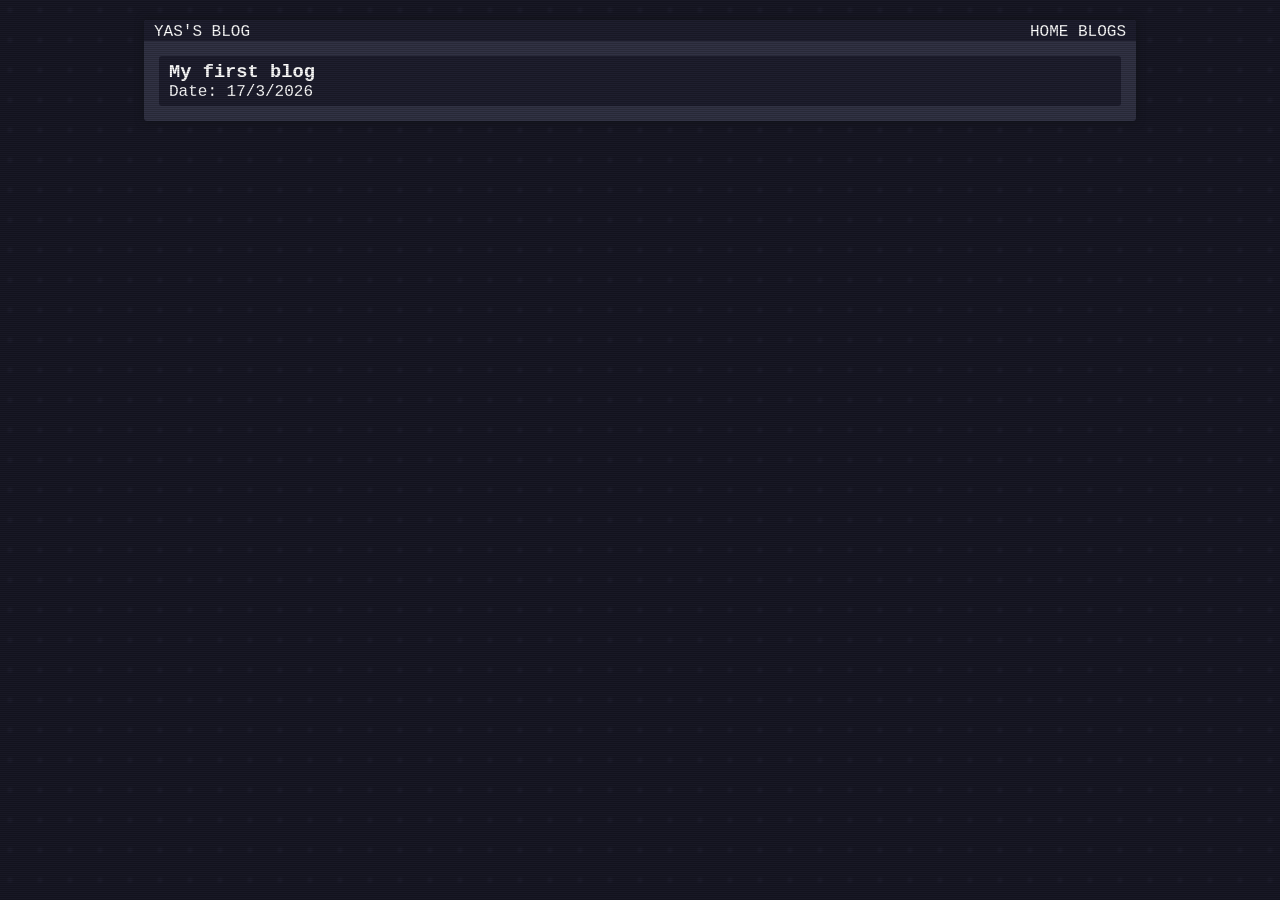
==== index.html @ a18110c2 "Blog menu" ====
<!DOCTYPE html>
<html lang="en">

<head>
    <meta charset="UTF-8">
    <meta name="viewport" content="width=device-width, initial-scale=1.0">
    <link rel="stylesheet" href="css/style.css">
    <title>yas's blog</title>
</head>



<body class="crt">
    
    <div class="container">
        <div class="Frame">
            <div class="Title">yas's blog</div>
            <div class="Nav">
                <a href="#">Home</a>
                <a href="#">Blogs</a>
            </div>
            
        </div>
        <article>
        
        <div class="card"><a href="">
            <h3>My first blog</h3>
            Date: 17/3/2026
        </a></div>
        </article>
    </div>
    </div>
    <script>
        
    </script>


    <script src="js/main.js"></script>
</body>
</html>
---- css/style.css ----
:root {
        --link-color: #5A67D3;
        --bg-color: #181825;
        --bg-light-color: #313244;
        --bg-dark-color: #1e1e2e;
        --text-color: white;
        --highlight-color: #f38ba8;
        --shadow: #11131a;
    }

    * {
        font-family: courier;
        /*font-family: "Liberation Mono", sans-serif;*/
        box-sizing: border-box;
        margin: 0;

        border: none;
        border-radius: 3px;
        color: var(--text-color);
        text-decoration: none;
    }

    body {

        background-color: var(--bg-color);
        background-image: radial-gradient(var(--bg-dark-color) 0px, transparent 4px);
        background-size: 30px 30px;
        background-position: -5px -5px;
        display: flex;
        flex-direction: column;
        align-items: center;
        padding: 20px;
        height: 100%;
    }

    .container {
        word-wrap: break-word;
        filter: drop-shadow(0px 0px 4px var(--shadow));
        background-color: var(--bg-light-color);
        width: 80%;
    }

    .Frame {
        display: flex;
        justify-content: space-between;
        
        
        background-color: var(--bg-dark-color);
        /*#b9b7b7*/
        border-radius: 3px 3px 0 0;
        padding: 3px 10px 0px 10px;
        text-transform: uppercase;

    }


    button {
        background-color: var(--bg-color);
    }

    pre {
        background-color: var(--bg-dark-color);
        white-space: pre-wrap;
        border: 5px solid transparent;
        padding: 10px;
        margin: 10px 0;
        font-size: 0.8rem;
    }

    article {
        padding: 15px;
    }

    p {
        margin: 15px 0;
        font-size: 0.9rem;
    }


    span:not(pre span) {
        display: inline-block;
        color: var(--highlight-color);
        font-weight: 600;
        animation: orbit 3s linear infinite;
    }



    @keyframes orbit {
        from {
            transform: rotate(0deg) translateX(1.5px) rotate(0deg);
        }

        to {transform: rotate(360deg) translateX(1.5px) rotate(-360deg);}
    }

    body.crt::before {
        content: " ";
        display: block;
        position: fixed;
        inset: 0;
        background: linear-gradient(rgba(255, 255, 255, 0) 70%, rgba(0, 0, 0, 0.182) 50%);
        /*, linear-gradient(90deg, rgba(255, 0, 0, 0), rgba(0, 255, 0, 0), rgba(0, 0, 255, 0)*/
        background-size: 100% 2px, 3px 100%;
        z-index: 100;
        pointer-events: none;
    }

    .card{
        padding: 5px 10px;
        background-color: var(--bg-dark-color);
    }
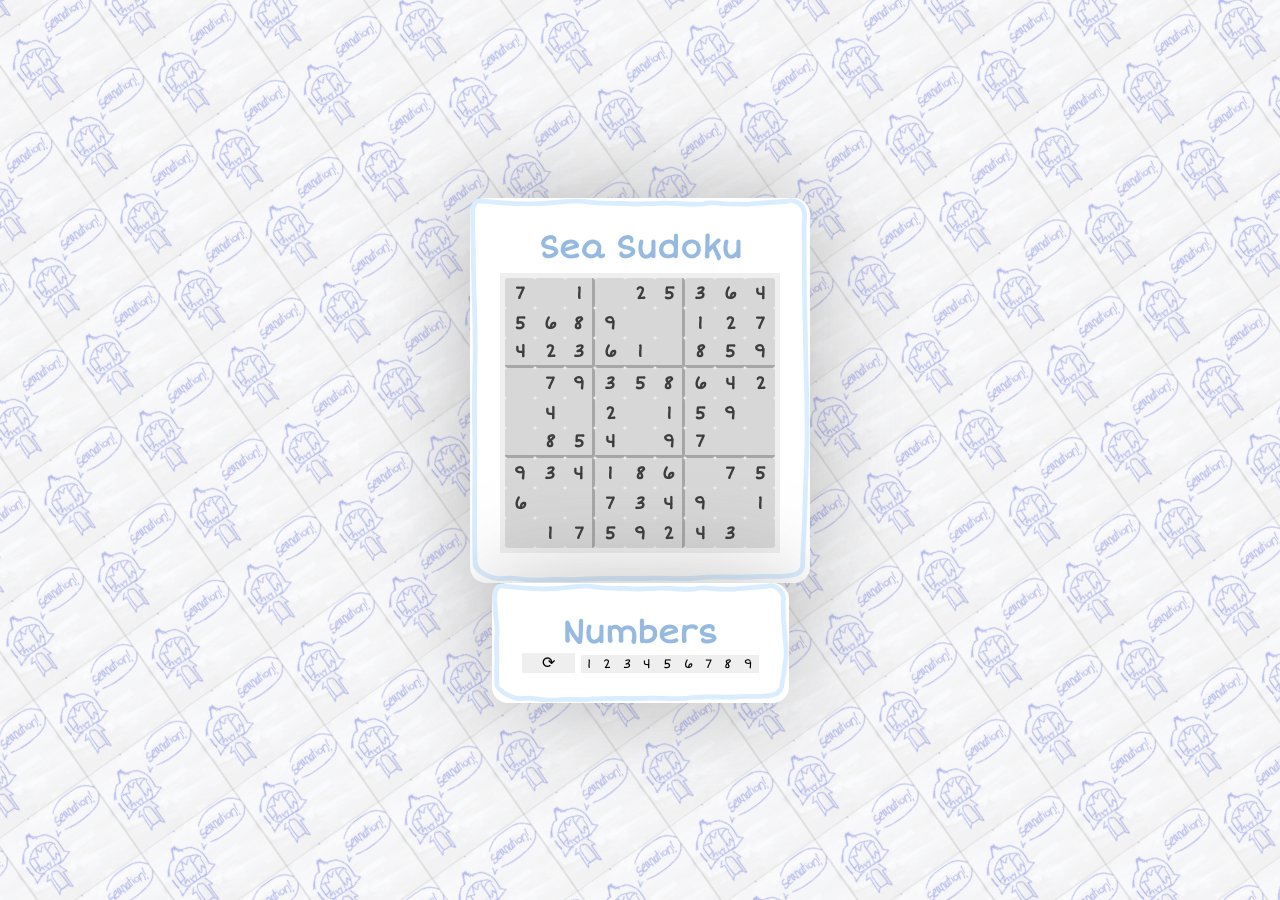
==== commit 699ae00f: "asd" ====
--- a/index.html
+++ b/index.html
@@ -1,40 +1,344 @@
 <!DOCTYPE html>
 <html lang="en">
-
 <head>
     <meta charset="UTF-8">
     <meta name="viewport" content="width=device-width, initial-scale=1.0">
-    <link rel="stylesheet" href="css/style.css">
-    <title>yas's blog</title>
+    <title>Document</title>
 </head>
-
-
-
-<body class="crt">
+<style>
+            @import url('https://fonts.googleapis.com/css2?family=Short+Stack&display=swap');
+
+        * {
+            margin: 0;
+            user-select: none;
+            font-family: 'Short Stack', cursive;
+        }
+
+        body {
+            margin: 0;
+            background: #ffffff;
+            color: rgb(0, 0, 0);
+            display: flex;
+            justify-content: center;
+            align-items: center;
+            flex-direction: column;
+            height: 100vh;
+        }
+
+        .background {
+            z-index: -1;
+            position: fixed;
+            inset: -70%;
+            background: url(tea.png);
+            background-size: 112px;
+            background-repeat: repeat;
+            transform: rotate(-35deg);
+            opacity: 0.5;
+
+
+        }
+
+        .game {
+            border: #3c7ec450 solid 5px;
+            border-style: solid;
+            border-width: 15px 15px 15px 15px;
+            border-image: url("border.svg") 10 10 10 10 stretch stretch;
+            text-align: center;
+            background-color: white;
+            filter: drop-shadow(0px 0px 50px rgba(93, 93, 93, 0.417));
+            padding: 15px;
+            border-radius: 1rem;
+
+        }
+
+        #board {
+            display: grid;
+            grid-template-columns: repeat(9, 30px);
+
+            gap: \0px;
+            margin-top: 5px;
+            padding: 5px;
+            background: #efefef;
+
+        }
+
+        .cell {
+            width: 30px;
+            height: 30px;
+            background: #d7d7d7;
+            border: 0 solid white;
+            color: rgb(61, 61, 61);
+            font-size: 18px;
+            font-weight: bold;
+            cursor: pointer;
+            border-radius: 0.2rem;
+            transition: all 0.2s;
+        }
+.cell:nth-child(9n + 3),
+.cell:nth-child(9n + 6) {
+  border-right: 3px solid rgb(166, 166, 166);
+}
+
+/* thicker horizontal lines */
+.cell:nth-child(n + 19):nth-child(-n + 27),
+.cell:nth-child(n + 46):nth-child(-n + 54) {
+  border-bottom: 3px solid rgb(166, 166, 166);
+}
+        h1 {color: #3c7ec48b;}
+
+        .reveal {
+            background: rgb(255, 255, 255);
+            border: 2px solid white !important;
+        }
+
+        .flag {
+            background: #3c7ec450;
+        }
+
+        .mine {background: #c43c3e50 !important;}
+        .win {background: #50c43c50;}
+
+        button.restart {
+            margin-top: 0px;
+            padding: 0px 20px;
+            font-size: 16px;
+            cursor: pointer;
+            border: 0;
+
+        }
+
+        .status {
+            display: flex;
+            justify-content: space-between;
+            padding: 0px 30px;
+            margin: 10px 0px;
+        }
+        .selected{
+            background-color: #3c7ec481;
+        }
+        .num{
+            cursor: pointer;
+            border: 0;
+
+        }
+        
+</style>
+<body>
+    <div class="background"></div>
+    <div class="game doodle">
+        
+        <h1>Sea Sudoku</h1>
+
+        <div id="board"></div>
+
     
-    <div class="container">
-        <div class="Frame">
-            <div class="Title">yas's blog</div>
-            <div class="Nav">
-                <a href="#">Home</a>
-                <a href="#">Blogs</a>
-            </div>
-            
-        </div>
-        <article>
+    </div>
+    <div class="game doodle" id="boardNumber">
         
-        <div class="card"><a href="">
-            <h3>My first blog</h3>
-            Date: 17/3/2026
-        </a></div>
-        </article>
+        <h1>Numbers</h1>
+        <button class="restart" onclick="startGame()">⟳</button>
     </div>
-    </div>
-    <script>
-        
-    </script>
-
-
-    <script src="js/main.js"></script>
+    
 </body>
+<script>
+
+    const boardElement = document.getElementById("board");
+    const board = Array.from({ length: 9 }, () => Array(9).fill(0));
+const rows = Array.from({ length: 9 }, () => new Set());
+const cols = Array.from({ length: 9 }, () => new Set());
+const boxes = Array.from({ length: 9 }, () => new Set());
+const boardNumber = document.getElementById("boardNumber")
+let selectedCell;
+let selectedBtn;
+let solution;
+function boxId(r, c) {
+  return Math.floor(r / 3) * 3 + Math.floor(c / 3);
+}
+function canPlace(r, c, num) {
+  const b = boxId(r, c);
+  return !rows[r].has(num) &&
+         !cols[c].has(num) &&
+         !boxes[b].has(num);
+}
+function hasUniqueSolution(sboard) {
+  let count = 0;
+  function solve(i = 0) {
+    if (count > 1) return;
+
+    if (i === 81) {
+      count++;
+      return;
+    }
+    const r = Math.floor(i / 9);
+    const c = i % 9;
+    if (sboard[r][c] !== 0) {
+      solve(i + 1);
+      return;
+    }
+
+    for (let num = 1; num <= 9; num++) {
+      let ok = true;
+      for (let k = 0; k < 9; k++) {
+        if (sboard[r][k] === num || sboard[k][c] === num) {
+          ok = false;
+          break;
+        }
+      }
+      const br = Math.floor(r / 3) * 3;
+      const bc = Math.floor(c / 3) * 3;
+      for (let i2 = 0; i2 < 3 && ok; i2++) {
+        for (let j2 = 0; j2 < 3; j2++) {
+          if (sboard[br + i2][bc + j2] === num) {
+            ok = false;
+            break;
+          }
+        }
+      }
+      if (ok) {
+        sboard[r][c] = num;
+        solve(i + 1);
+        sboard[r][c] = 0;
+      }
+    }
+  }
+
+  solve();
+  return count === 1;
+}
+
+function makePuzzle(sboard, removals = 20) {
+  const cells = [];
+
+  for (let r = 0; r < 9; r++) {
+    for (let c = 0; c < 9; c++) {
+      cells.push([r, c]);
+    }
+  }
+
+  while (removals > 0 && cells.length) {
+    const idx = Math.floor(Math.random() * cells.length);
+    const [r, c] = cells.splice(idx, 1)[0];
+
+    const backup = sboard[r][c];
+    sboard[r][c] = 0;
+
+    if (!hasUniqueSolution(sboard)) {
+      sboard[r][c] = backup; // revert if not unique
+    } else {
+      removals--;
+    }
+  }
+}
+function solve(r,c,answer){
+    if (board[r][c] != 0){return}
+    if (solution[r][c] == answer){
+        getButton(r,c).innerHTML = answer
+    }
+    console.log(solution[r][c]);
+    console.log(r,c)
+}
+
+for (let i=1; i<=9;i++){
+    let btn = document.createElement("button");
+    btn.className = "num";
+    btn.innerHTML = i;
+
+                    btn.addEventListener("pointerdown", (e) => {
+                        if (e.button === 0 || e.pointerType === "touch") { // left click
+                            solve(selectedCell.r,selectedCell.c,i)
+                        } else if (e.button === 2) { // right click
+                            e.preventDefault();
+
+                        }
+                    });
+    boardNumber.appendChild(btn);
+    
+}
+
+function fillCell(i = 0) {
+  if (i === 81) return true;
+
+  const r = Math.floor(i / 9);
+  const c = i % 9;
+  const b = boxId(r, c);
+
+  let nums = [1,2,3,4,5,6,7,8,9];
+
+  while (nums.length) {
+    const idx = Math.floor(Math.random() * nums.length);
+    const num = nums.splice(idx, 1)[0];
+
+    if (canPlace(r, c, num)) {
+      board[r][c] = num;
+
+      rows[r].add(num);
+      cols[c].add(num);
+      boxes[b].add(num);
+
+      if (fillCell(i + 1)) return true;
+
+      // backtrack
+      board[r][c] = 0;
+      rows[r].delete(num);
+      cols[c].delete(num);
+      boxes[b].delete(num);
+    }
+  }
+
+  return false;
+}
+        function getButton(r, c) {
+            return document.querySelector(
+                `[data-row="${r}"][data-col="${c}"]`
+            );
+        }
+function select(r,c){
+    let btn = getButton(r,c);
+    if (selectedBtn){selectedBtn.classList.remove("selected")}
+    selectedBtn = btn;
+    selectedCell = {r,c};
+    btn.classList.add("selected")
+}
+        function setupBoard() {
+          //  clearInterval();
+            boardElement.innerHTML = '';
+            for (let r = 0; r < 9; r++) {
+                for (let c = 0; c < 9; c++) {
+                    const button = document.createElement("button");
+                    button.className = "cell";
+                    button.dataset.row = r;
+                    button.dataset.col = c;
+                    if (board[r][c] != 0){button.innerHTML = board[r][c]}
+
+                    button.addEventListener("pointerdown", (e) => {
+                        if (e.button === 0 || e.pointerType === "touch") { // left click
+                            select(r,c);
+                        } else if (e.button === 2) { // right click
+                            e.preventDefault();
+
+                        }
+                    });
+
+                    boardElement.appendChild(button);
+                }
+            }
+        }
+
+        function startGame() {
+
+  for (let i = 0; i < 9; i++) {
+    rows[i].clear();
+    cols[i].clear();
+    boxes[i].clear();
+  }
+
+            fillCell();
+            solution = board.map(row => [...row]);
+            console.log(solution);
+            makePuzzle(board);
+            console.log(board);
+            setupBoard();
+        }
+        startGame();
+</script>
 </html>
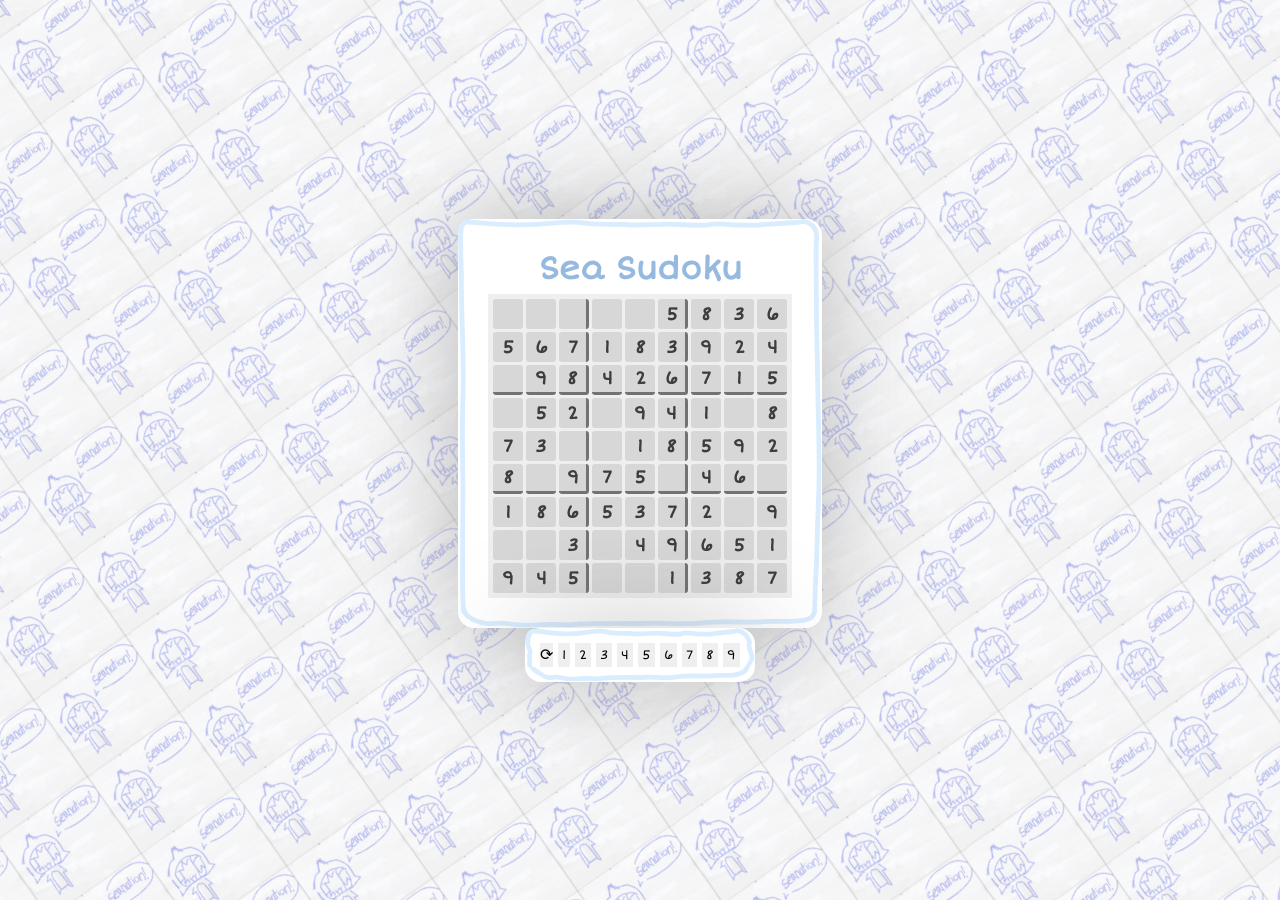
==== commit afe6fd1a: "test" ====
--- a/index.html
+++ b/index.html
@@ -23,6 +23,7 @@
             align-items: center;
             flex-direction: column;
             height: 100vh;
+                overflow: hidden;
         }
 
         .background {
@@ -55,7 +56,7 @@
             display: grid;
             grid-template-columns: repeat(9, 30px);
 
-            gap: \0px;
+            gap: 3px;
             margin-top: 5px;
             padding: 5px;
             background: #efefef;
@@ -74,15 +75,15 @@
             border-radius: 0.2rem;
             transition: all 0.2s;
         }
-.cell:nth-child(9n + 3),
-.cell:nth-child(9n + 6) {
-  border-right: 3px solid rgb(166, 166, 166);
-}
-
-/* thicker horizontal lines */
-.cell:nth-child(n + 19):nth-child(-n + 27),
-.cell:nth-child(n + 46):nth-child(-n + 54) {
-  border-bottom: 3px solid rgb(166, 166, 166);
+        
+.cell[data-col="2"],
+.cell[data-col="5"] {
+  border-right: 3px solid rgb(115, 114, 114);
+}
+
+.cell[data-row="2"],
+.cell[data-row="5"] {
+  border-bottom: 3px solid rgb(115, 114, 114);
 }
         h1 {color: #3c7ec48b;}
 
@@ -100,7 +101,7 @@
 
         button.restart {
             margin-top: 0px;
-            padding: 0px 20px;
+            padding: 0px 0px;
             font-size: 16px;
             cursor: pointer;
             border: 0;
@@ -119,6 +120,13 @@
         .num{
             cursor: pointer;
             border: 0;
+            padding: 4px;
+
+        }
+        .nav{
+            display: flex;
+            gap: 5px;
+            padding: 0;
 
         }
         
@@ -133,9 +141,7 @@
 
     
     </div>
-    <div class="game doodle" id="boardNumber">
-        
-        <h1>Numbers</h1>
+    <div class="game doodle, nav" id="boardNumber">
         <button class="restart" onclick="startGame()">⟳</button>
     </div>
     
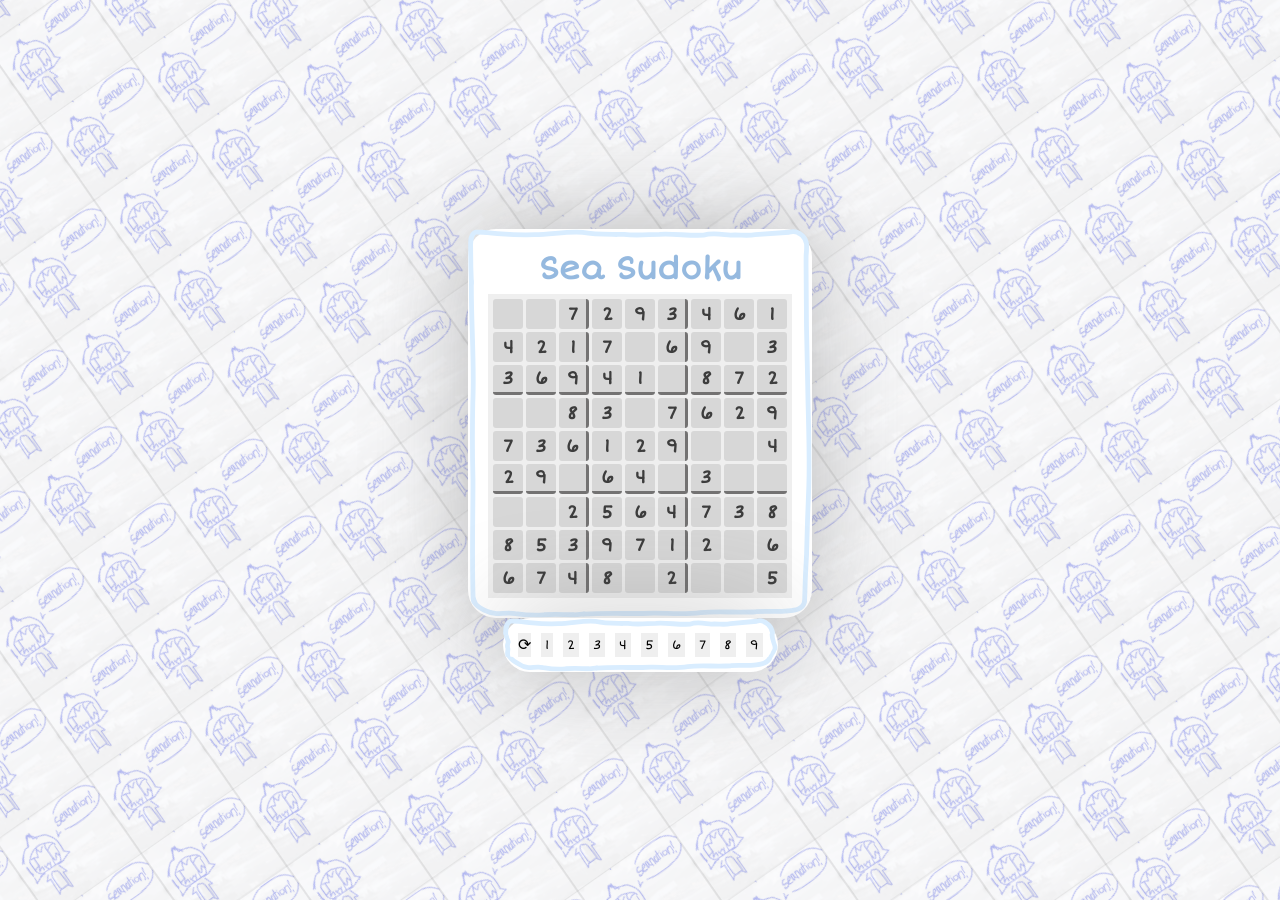
==== commit dbfff001: "yeds" ====
--- a/index.html
+++ b/index.html
@@ -40,15 +40,14 @@
         }
 
         .game {
-            border: #3c7ec450 solid 5px;
             border-style: solid;
             border-width: 15px 15px 15px 15px;
             border-image: url("border.svg") 10 10 10 10 stretch stretch;
             text-align: center;
             background-color: white;
             filter: drop-shadow(0px 0px 50px rgba(93, 93, 93, 0.417));
-            padding: 15px;
-            border-radius: 1rem;
+            padding: 5px;
+            border-radius: 1.75rem;
 
         }
 
@@ -125,7 +124,7 @@
         }
         .nav{
             display: flex;
-            gap: 5px;
+            gap: 10px;
             padding: 0;
 
         }
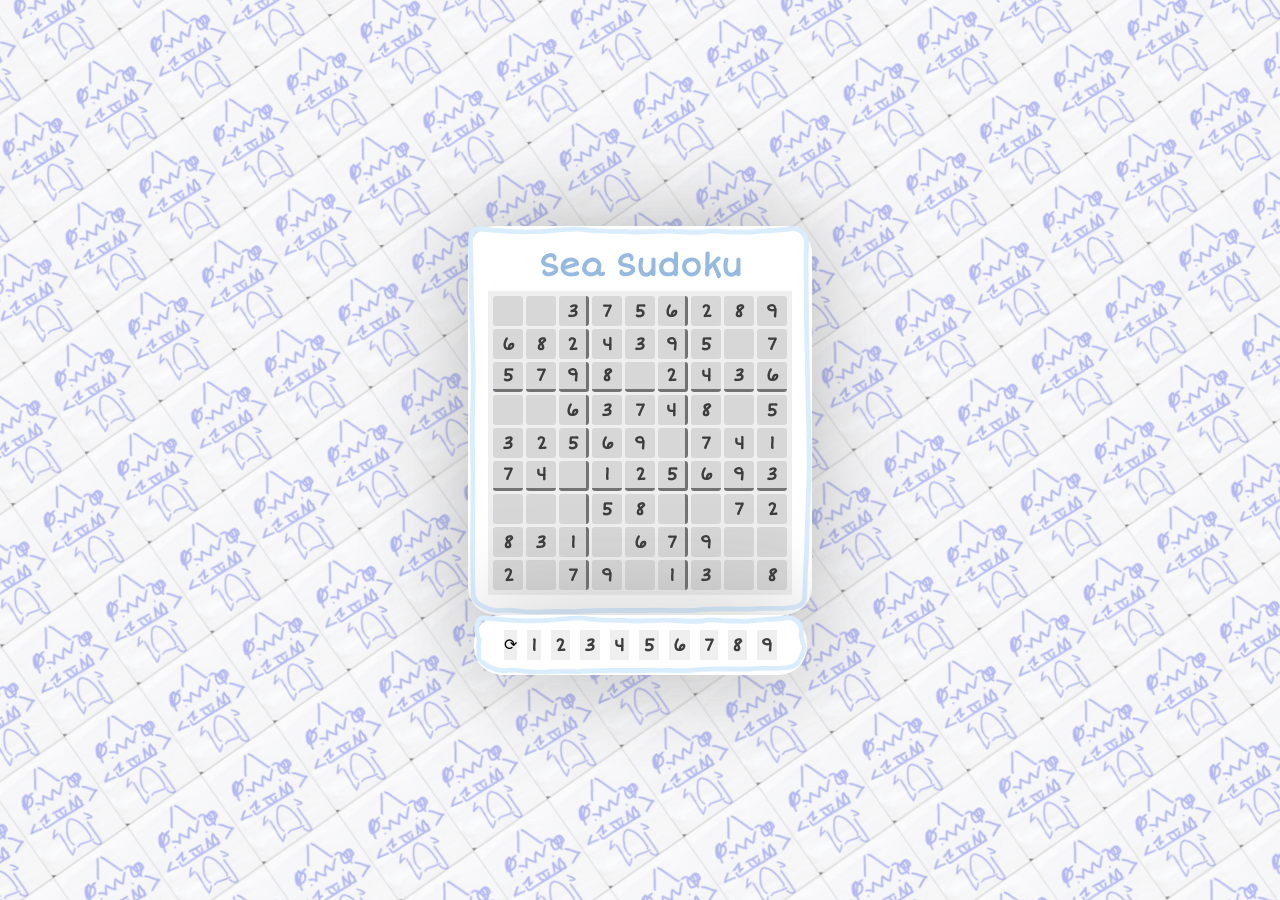
==== commit 7e791942: "asd" ====
--- a/index.html
+++ b/index.html
@@ -16,7 +16,7 @@
 
         body {
             margin: 0;
-            background: #ffffff;
+            background: #ffffff81;
             color: rgb(0, 0, 0);
             display: flex;
             justify-content: center;
@@ -30,8 +30,8 @@
             z-index: -1;
             position: fixed;
             inset: -70%;
-            background: url(tea.png);
-            background-size: 112px;
+            background: url(test.png);
+            background-size: 90px;
             background-repeat: repeat;
             transform: rotate(-35deg);
             opacity: 0.5;
@@ -78,6 +78,7 @@
 .cell[data-col="2"],
 .cell[data-col="5"] {
   border-right: 3px solid rgb(115, 114, 114);
+  
 }
 
 .cell[data-row="2"],
@@ -120,12 +121,15 @@
             cursor: pointer;
             border: 0;
             padding: 4px;
+            color: rgb(61, 61, 61);
+            font-size: 18px;
+            font-weight: bold;
 
         }
         .nav{
             display: flex;
             gap: 10px;
-            padding: 0;
+            padding: 0 15px;
 
         }
         
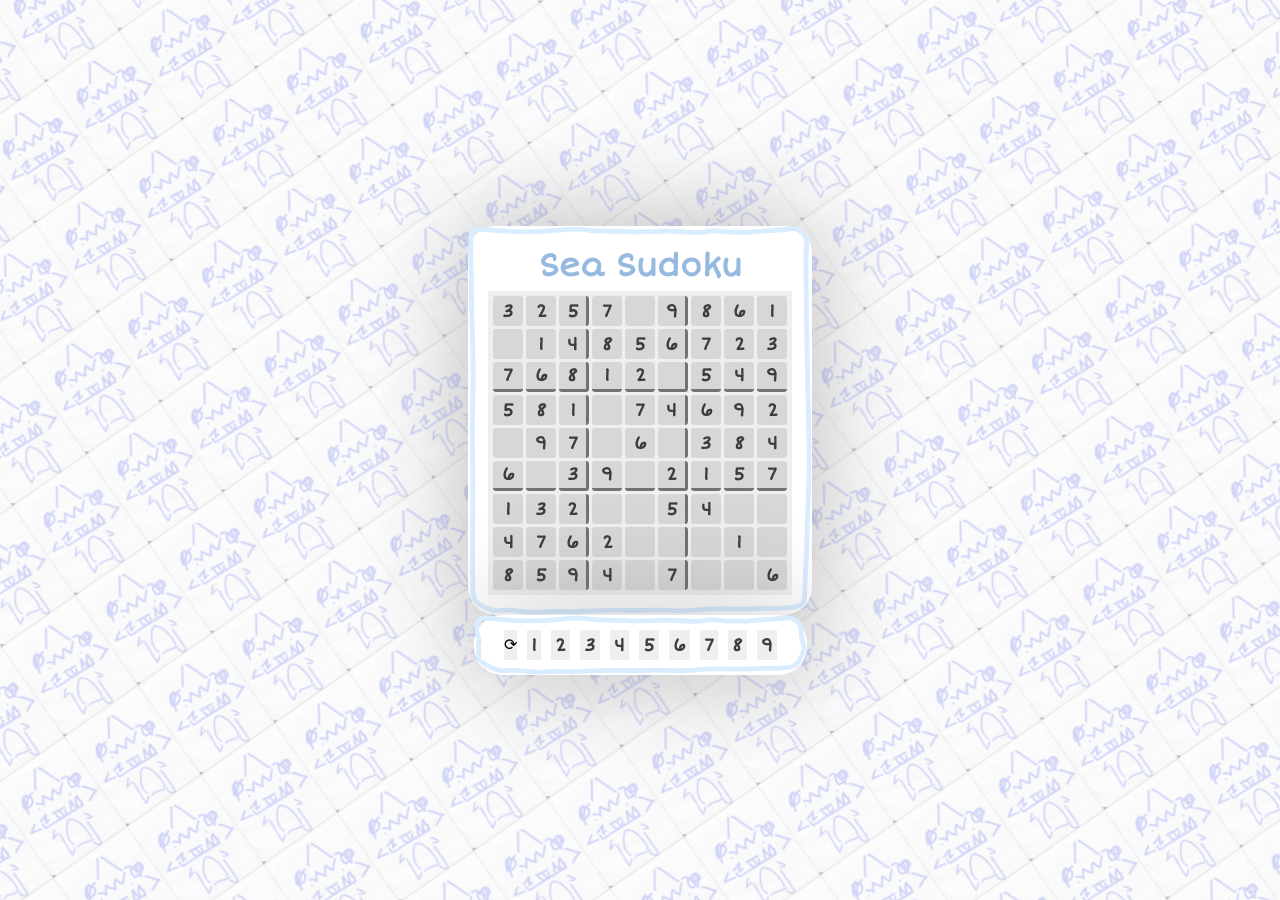
==== commit c6781d62: "yas" ====
--- a/index.html
+++ b/index.html
@@ -34,7 +34,7 @@
             background-size: 90px;
             background-repeat: repeat;
             transform: rotate(-35deg);
-            opacity: 0.5;
+            opacity: 0.3;
 
 
         }
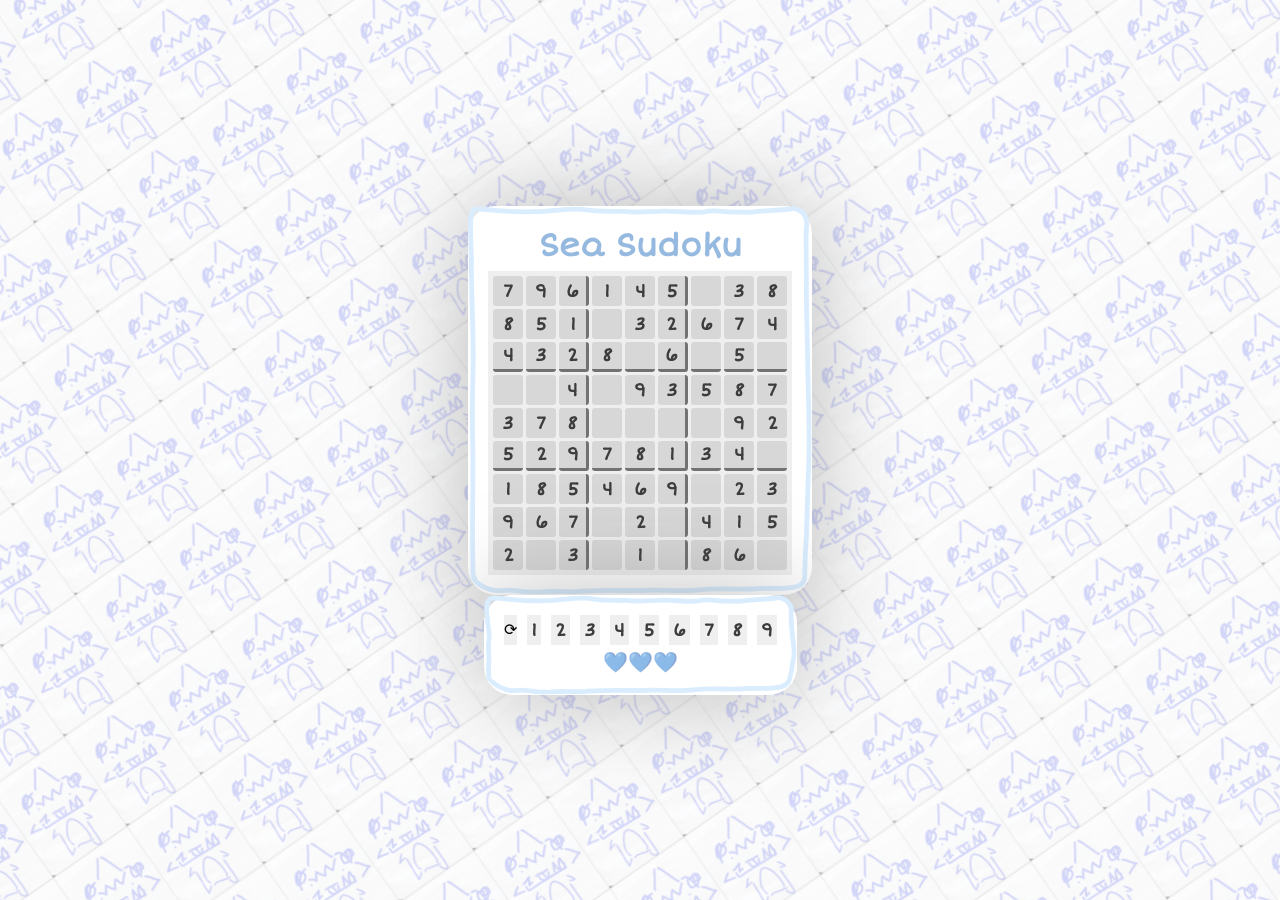
==== commit cb48d82e: "test" ====
--- a/index.html
+++ b/index.html
@@ -129,8 +129,28 @@
         .nav{
             display: flex;
             gap: 10px;
-            padding: 0 15px;
-
+            width: 100%;
+
+        }
+        .answer{
+            color:#3e75ff;
+        }
+        .finished{
+            color: #4599fc;
+            opacity: 0.55;
+        }
+        .hearts{
+            opacity: 0.5;
+            width: 100%;
+            font-size: 20px;
+        }
+
+        .gadget{
+            display: flex;
+            flex-direction: column;
+            justify-content: center;
+                            text-align: center;
+                            gap: 5px;
         }
         
 </style>
@@ -144,9 +164,14 @@
 
     
     </div>
-    <div class="game doodle, nav" id="boardNumber">
+    <div class="game doodle, gadget">
+        <div class="nav" id="boardNumber">
         <button class="restart" onclick="startGame()">⟳</button>
+        </div>
+        <div id="hearts" class="hearts">💙💙💙</div>
     </div>
+    
+    
     
 </body>
 <script>
@@ -160,8 +185,13 @@
 let selectedCell;
 let selectedBtn;
 let solution;
+let gameOver = false;
+let hearts = 3;
 function boxId(r, c) {
   return Math.floor(r / 3) * 3 + Math.floor(c / 3);
+}
+function loseGame(){
+     gameOver = true;
 }
 function canPlace(r, c, num) {
   const b = boxId(r, c);
@@ -238,11 +268,71 @@
     }
   }
 }
+function getCounts() {
+    const counts = Array(10).fill(0);
+
+    for (let r = 0; r < 9; r++) {
+        for (let c = 0; c < 9; c++) {
+            const num = board[r][c];
+
+            if (num !== 0) {
+                counts[num]++;
+            }
+        }
+    }
+
+    return counts;
+}
+function check(){
+        const counts = getCounts();
+    for (let num = 1; num <= 9; num++) {
+    if (counts[num] === 9) {
+
+        for (let r = 0; r < 9; r++) {
+            for (let c = 0; c < 9; c++) {
+
+                if (board[r][c] === num) {
+                    const btn = getButton(r, c);
+
+  
+                    btn.classList.add("finished");
+                }
+            }
+        }
+
+    }
+}
+}
+function updateHeart(){
+        const heart = document.getElementById("hearts");
+       heart.textContent =
+        "💙".repeat(hearts) +
+        "🤍".repeat(3 - hearts);
+        if (hearts <= 0){
+            loseGame();
+        }
+        
+}
 function solve(r,c,answer){
+        if (gameOver){return}
     if (board[r][c] != 0){return}
+    const btn = getButton(r,c);
     if (solution[r][c] == answer){
-        getButton(r,c).innerHTML = answer
-    }
+        btn.innerHTML = answer
+        btn.classList.add("answer")
+        btn.style.color = "#3e75ff";
+        board[r][c] = answer;
+    }else{
+        if (btn.textContent != answer){
+        btn.innerHTML = answer
+        btn.style.color = "red";
+
+        hearts--;
+            updateHeart();
+        }
+
+    }
+check();
     console.log(solution[r][c]);
     console.log(r,c)
 }
@@ -302,6 +392,7 @@
             );
         }
 function select(r,c){
+    if (gameOver){return}
     let btn = getButton(r,c);
     if (selectedBtn){selectedBtn.classList.remove("selected")}
     selectedBtn = btn;
@@ -334,7 +425,9 @@
         }
 
         function startGame() {
-
+            hearts = 3;
+                        updateHeart();
+            gameOver = false;
   for (let i = 0; i < 9; i++) {
     rows[i].clear();
     cols[i].clear();
@@ -347,6 +440,7 @@
             makePuzzle(board);
             console.log(board);
             setupBoard();
+            check();
         }
         startGame();
 </script>
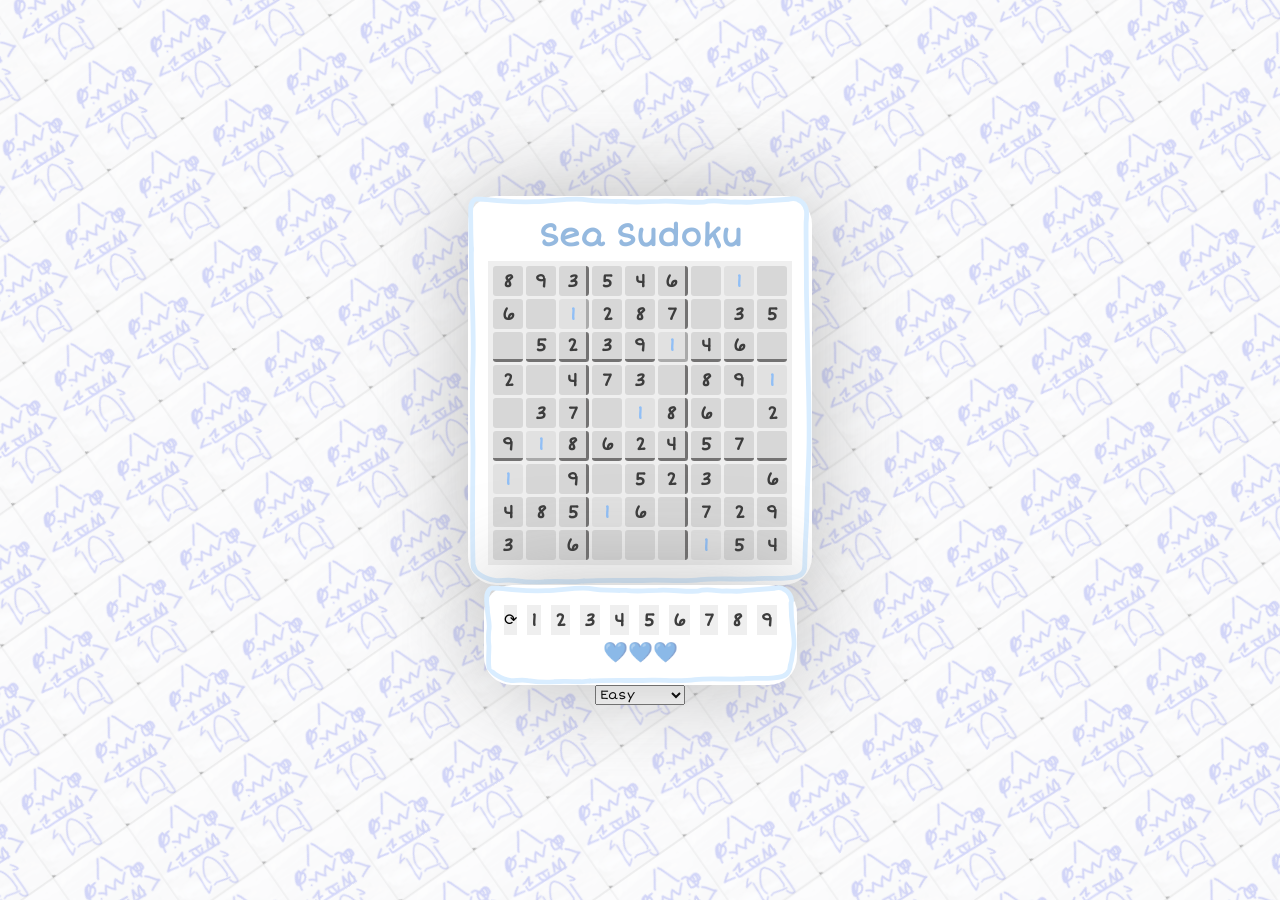
==== commit 3c623e4d: "a" ====
--- a/index.html
+++ b/index.html
@@ -152,6 +152,9 @@
                             text-align: center;
                             gap: 5px;
         }
+        .difficulty{
+            width: 90px;
+        }
         
 </style>
 <body>
@@ -162,15 +165,23 @@
 
         <div id="board"></div>
 
-    
+
     </div>
+
     <div class="game doodle, gadget">
         <div class="nav" id="boardNumber">
         <button class="restart" onclick="startGame()">⟳</button>
         </div>
+        
         <div id="hearts" class="hearts">💙💙💙</div>
+
     </div>
-    
+    <select id="difficulty" class="difficulty">
+
+    <option value="20">Easy</option>
+    <option value="40">Normal</option>
+    <option value="59">Hard</option>
+</select>
     
     
 </body>
@@ -182,11 +193,25 @@
 const cols = Array.from({ length: 9 }, () => new Set());
 const boxes = Array.from({ length: 9 }, () => new Set());
 const boardNumber = document.getElementById("boardNumber")
+const difficultySelect = document.getElementById("difficulty");
+let removals = 20;
+
+
+difficultySelect.addEventListener("change", () => {
+    removals = Number(difficultySelect.value);
+    startGame();
+});
+
+
 let selectedCell;
 let selectedBtn;
 let solution;
 let gameOver = false;
 let hearts = 3;
+
+
+
+
 function boxId(r, c) {
   return Math.floor(r / 3) * 3 + Math.floor(c / 3);
 }
@@ -245,7 +270,7 @@
   return count === 1;
 }
 
-function makePuzzle(sboard, removals = 20) {
+function makePuzzle(sboard, removals) {
   const cells = [];
 
   for (let r = 0; r < 9; r++) {
@@ -425,6 +450,7 @@
         }
 
         function startGame() {
+
             hearts = 3;
                         updateHeart();
             gameOver = false;
@@ -437,7 +463,7 @@
             fillCell();
             solution = board.map(row => [...row]);
             console.log(solution);
-            makePuzzle(board);
+            makePuzzle(board, removals);
             console.log(board);
             setupBoard();
             check();
